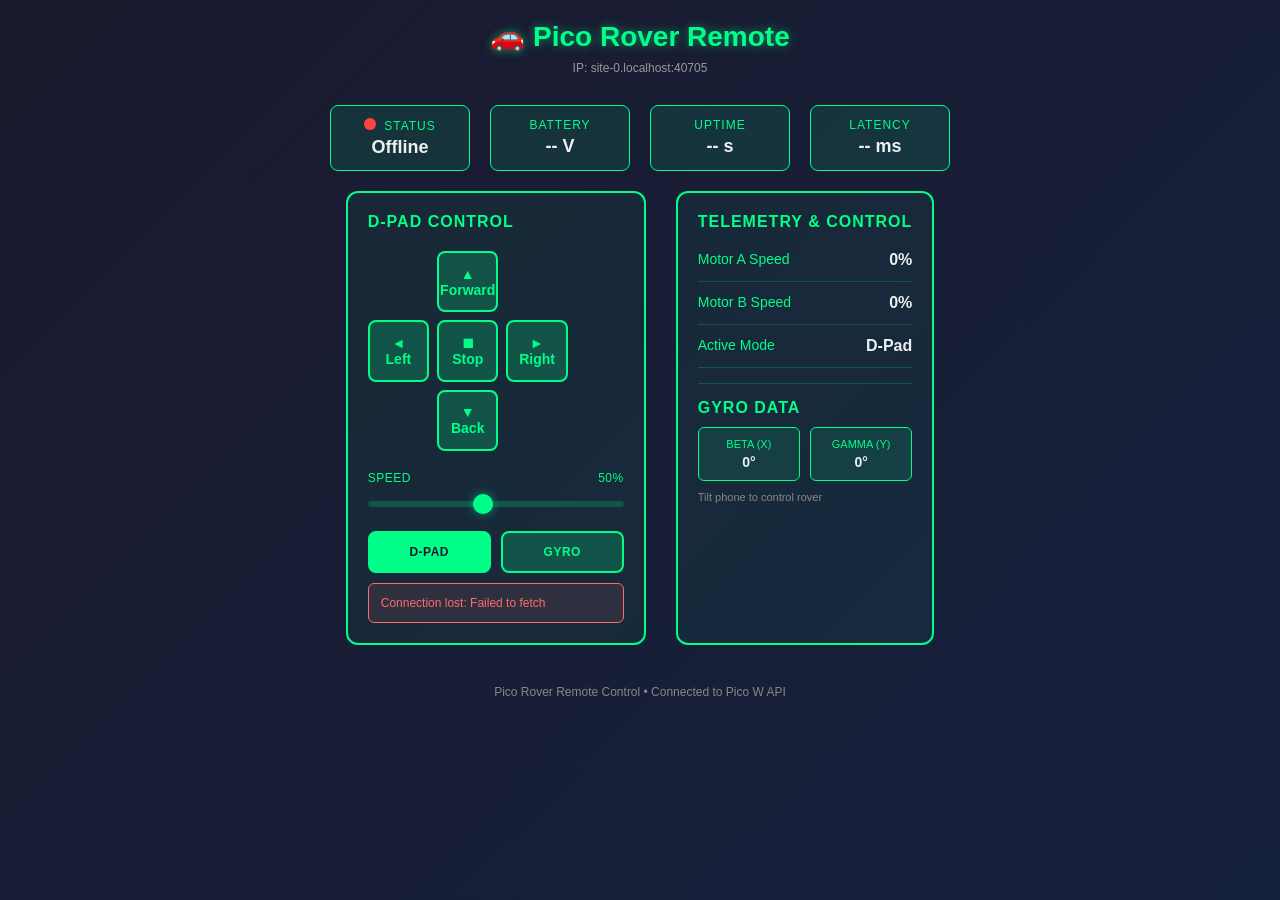
==== frontend/index-embedded.html @ fb08cc49 "feat: Implement self-contained webpage for Pico Add complete embedded webpage solution:  1. **index-" ====
<!DOCTYPE html>
<html lang="en">
<head>
    <meta charset="UTF-8">
    <meta name="viewport" content="width=device-width, initial-scale=1.0">
    <title>Pico Rover Remote Control</title>
    <style>
        * {
            margin: 0;
            padding: 0;
            box-sizing: border-box;
        }

        body {
            font-family: -apple-system, BlinkMacSystemFont, 'Segoe UI', Arial, sans-serif;
            background: linear-gradient(135deg, #1a1a2e 0%, #16213e 100%);
            color: #ecf0f1;
            min-height: 100vh;
            display: flex;
            flex-direction: column;
            align-items: center;
            padding: 20px;
            overflow-x: hidden;
        }

        header {
            text-align: center;
            margin-bottom: 30px;
        }

        h1 {
            font-size: 28px;
            margin-bottom: 8px;
            color: #00ff88;
            text-shadow: 0 0 10px rgba(0, 255, 136, 0.5);
        }

        .status-bar {
            display: flex;
            gap: 20px;
            justify-content: center;
            margin-bottom: 20px;
            flex-wrap: wrap;
        }

        .status-item {
            background: rgba(0, 255, 136, 0.1);
            border: 1px solid #00ff88;
            padding: 12px 20px;
            border-radius: 8px;
            font-size: 14px;
            min-width: 140px;
            text-align: center;
        }

        .status-label {
            font-size: 12px;
            color: #00ff88;
            text-transform: uppercase;
            letter-spacing: 1px;
        }

        .status-value {
            font-size: 18px;
            font-weight: bold;
            margin-top: 4px;
        }

        .connection-badge {
            display: inline-block;
            width: 12px;
            height: 12px;
            border-radius: 50%;
            margin-right: 8px;
            animation: pulse 2s infinite;
        }

        .connected {
            background-color: #00ff88;
        }

        .disconnected {
            background-color: #ff4444;
            animation: none;
        }

        @keyframes pulse {
            0%, 100% { opacity: 1; }
            50% { opacity: 0.5; }
        }

        .container {
            display: flex;
            gap: 30px;
            justify-content: center;
            flex-wrap: wrap;
            max-width: 900px;
            margin-bottom: 20px;
        }

        .control-panel {
            background: rgba(0, 255, 136, 0.05);
            border: 2px solid #00ff88;
            border-radius: 12px;
            padding: 20px;
            min-width: 300px;
        }

        .control-title {
            font-size: 16px;
            font-weight: bold;
            color: #00ff88;
            margin-bottom: 20px;
            text-transform: uppercase;
            letter-spacing: 1px;
        }

        .d-pad {
            display: grid;
            grid-template-columns: 1fr 1fr 1fr;
            gap: 8px;
            margin-bottom: 20px;
            width: 200px;
            height: 200px;
        }

        .d-pad button {
            background: rgba(0, 255, 136, 0.2);
            border: 2px solid #00ff88;
            color: #00ff88;
            font-weight: bold;
            cursor: pointer;
            border-radius: 8px;
            font-size: 14px;
            transition: all 0.2s;
            touch-action: manipulation;
            user-select: none;
            -webkit-user-select: none;
        }

        .d-pad button:active {
            background: rgba(0, 255, 136, 0.4);
            transform: scale(0.95);
            box-shadow: 0 0 15px rgba(0, 255, 136, 0.6);
        }

        .d-pad button:disabled {
            opacity: 0.5;
            cursor: not-allowed;
        }

        .d-pad button:nth-child(1) { grid-column: 2; grid-row: 1; }
        .d-pad button:nth-child(2) { grid-column: 1; grid-row: 2; }
        .d-pad button:nth-child(3) { grid-column: 2; grid-row: 2; }
        .d-pad button:nth-child(4) { grid-column: 3; grid-row: 2; }
        .d-pad button:nth-child(5) { grid-column: 2; grid-row: 3; }

        .mode-buttons {
            display: flex;
            gap: 10px;
            margin-top: 20px;
        }

        .mode-buttons button {
            flex: 1;
            padding: 12px;
            background: rgba(0, 255, 136, 0.2);
            border: 2px solid #00ff88;
            color: #00ff88;
            font-weight: bold;
            cursor: pointer;
            border-radius: 8px;
            font-size: 12px;
            transition: all 0.2s;
            text-transform: uppercase;
            letter-spacing: 0.5px;
        }

        .mode-buttons button.active {
            background: #00ff88;
            color: #1a1a2e;
        }

        .mode-buttons button:hover {
            background: rgba(0, 255, 136, 0.3);
        }

        .info-panel {
            background: rgba(0, 255, 136, 0.05);
            border: 2px solid #00ff88;
            border-radius: 12px;
            padding: 20px;
            min-width: 250px;
        }

        .info-item {
            display: flex;
            justify-content: space-between;
            margin-bottom: 12px;
            padding-bottom: 12px;
            border-bottom: 1px solid rgba(0, 255, 136, 0.2);
        }

        .info-item:last-child {
            border-bottom: none;
            margin-bottom: 0;
            padding-bottom: 0;
        }

        .info-label {
            color: #00ff88;
            font-size: 14px;
        }

        .info-value {
            font-weight: bold;
            color: #ecf0f1;
        }

        .gyro-indicator {
            display: grid;
            grid-template-columns: 1fr 1fr;
            gap: 10px;
        }

        .gyro-value {
            background: rgba(0, 255, 136, 0.1);
            border: 1px solid #00ff88;
            padding: 10px;
            border-radius: 6px;
            text-align: center;
            font-size: 12px;
        }

        .gyro-label {
            color: #00ff88;
            font-size: 11px;
            text-transform: uppercase;
        }

        .gyro-number {
            color: #ecf0f1;
            font-weight: bold;
            font-size: 14px;
            margin-top: 4px;
        }

        .footer {
            text-align: center;
            font-size: 12px;
            color: #888;
            margin-top: 20px;
        }

        .speed-control {
            margin-top: 20px;
        }

        .speed-slider {
            width: 100%;
            height: 6px;
            border-radius: 3px;
            background: rgba(0, 255, 136, 0.2);
            outline: none;
            -webkit-appearance: none;
            appearance: none;
        }

        .speed-slider::-webkit-slider-thumb {
            -webkit-appearance: none;
            appearance: none;
            width: 20px;
            height: 20px;
            border-radius: 50%;
            background: #00ff88;
            cursor: pointer;
            box-shadow: 0 0 10px rgba(0, 255, 136, 0.5);
        }

        .speed-slider::-moz-range-thumb {
            width: 20px;
            height: 20px;
            border-radius: 50%;
            background: #00ff88;
            cursor: pointer;
            border: none;
            box-shadow: 0 0 10px rgba(0, 255, 136, 0.5);
        }

        .speed-label {
            display: flex;
            justify-content: space-between;
            font-size: 12px;
            color: #00ff88;
            margin-bottom: 8px;
            text-transform: uppercase;
            letter-spacing: 0.5px;
        }

        @media (max-width: 600px) {
            h1 { font-size: 22px; }
            .container { gap: 15px; }
            .control-panel, .info-panel { min-width: 100%; }
            .d-pad { width: 160px; height: 160px; }
        }

        .warning {
            color: #ff6b6b;
        }

        .success {
            color: #00ff88;
        }

        .error-message {
            background: rgba(255, 107, 107, 0.1);
            border: 1px solid #ff6b6b;
            color: #ff6b6b;
            padding: 12px;
            border-radius: 6px;
            margin-top: 10px;
            font-size: 12px;
            display: none;
        }

        .error-message.show {
            display: block;
        }
    </style>
</head>
<body>
    <header>
        <h1>🚗 Pico Rover Remote</h1>
        <p style="color: #999; font-size: 12px; margin-top: 4px;">IP: <span id="ip-address">192.168.4.1:8000</span></p>
    </header>

    <div class="status-bar">
        <div class="status-item">
            <div class="status-label">
                <span class="connection-badge disconnected" id="status-badge"></span>Status
            </div>
            <div class="status-value" id="connection-status">Offline</div>
        </div>
        <div class="status-item">
            <div class="status-label">Battery</div>
            <div class="status-value" id="battery-voltage">-- V</div>
        </div>
        <div class="status-item">
            <div class="status-label">Uptime</div>
            <div class="status-value" id="uptime-display">-- s</div>
        </div>
        <div class="status-item">
            <div class="status-label">Latency</div>
            <div class="status-value" id="latency-ms">-- ms</div>
        </div>
    </div>

    <div class="container">
        <!-- Control Panel -->
        <div class="control-panel">
            <div class="control-title">D-Pad Control</div>
            <div class="d-pad">
                <button onclick="moveRover(50, 50)">▲<br>Forward</button>
                <button onclick="moveRover(50, -50)">◄<br>Left</button>
                <button onclick="stopRover()">⏹<br>Stop</button>
                <button onclick="moveRover(-50, 50)">►<br>Right</button>
                <button onclick="moveRover(-50, -50)">▼<br>Back</button>
            </div>

            <div class="speed-control">
                <div class="speed-label">
                    <span>Speed</span>
                    <span id="speed-value">50%</span>
                </div>
                <input type="range" min="10" max="100" value="50" class="speed-slider" id="speed-slider"
                    oninput="updateSpeed(this.value)">
            </div>

            <div class="mode-buttons">
                <button class="mode-btn active" data-mode="dpad" onclick="switchMode('dpad')">D-Pad</button>
                <button class="mode-btn" data-mode="gyro" onclick="switchMode('gyro')">Gyro</button>
            </div>

            <div class="error-message" id="error-msg"></div>
        </div>

        <!-- Info Panel -->
        <div class="info-panel">
            <div class="control-title">Telemetry & Control</div>

            <div class="info-item">
                <span class="info-label">Motor A Speed</span>
                <span class="info-value" id="motor-a">0%</span>
            </div>
            <div class="info-item">
                <span class="info-label">Motor B Speed</span>
                <span class="info-value" id="motor-b">0%</span>
            </div>
            <div class="info-item">
                <span class="info-label">Active Mode</span>
                <span class="info-value" id="active-mode">D-Pad</span>
            </div>

            <div style="margin-top: 15px; padding-top: 15px; border-top: 1px solid rgba(0, 255, 136, 0.2);">
                <div class="control-title" style="margin-bottom: 10px;">Gyro Data</div>
                <div class="gyro-indicator">
                    <div class="gyro-value">
                        <div class="gyro-label">Beta (X)</div>
                        <div class="gyro-number" id="gyro-beta">0°</div>
                    </div>
                    <div class="gyro-value">
                        <div class="gyro-label">Gamma (Y)</div>
                        <div class="gyro-number" id="gyro-gamma">0°</div>
                    </div>
                </div>
                <div style="margin-top: 10px; font-size: 11px; color: #888;">
                    <p>Tilt phone to control rover</p>
                </div>
            </div>
        </div>
    </div>

    <div class="footer">
        Pico Rover Remote Control • Connected to Pico W API
    </div>

    <script>
        // Configuration
        const API_BASE = window.location.hostname === 'localhost' 
            ? 'http://192.168.4.1:8000'
            : `http://${window.location.hostname}:8000`;
        
        let currentMode = 'dpad';
        let currentSpeed = 50;
        let isConnected = false;
        let telemetryInterval = null;

        // Initialize
        document.addEventListener('DOMContentLoaded', () => {
            console.log('Pico Rover Remote initialized');
            console.log('API Base:', API_BASE);
            
            startTelemetry();
            requestGyroPermission();
            
            // Update IP display
            document.getElementById('ip-address').textContent = 
                window.location.hostname === 'localhost' ? '192.168.4.1:8000' : window.location.host;
        });

        // ==================== Motor Control ====================

        function moveRover(speedA, speedB) {
            if (!isConnected) return;

            const adjSpeedA = (speedA * currentSpeed) / 100;
            const adjSpeedB = (speedB * currentSpeed) / 100;

            fetch(`${API_BASE}/motor`, {
                method: 'POST',
                headers: { 'Content-Type': 'application/json' },
                body: JSON.stringify({
                    a: Math.round(adjSpeedA),
                    b: Math.round(adjSpeedB)
                })
            }).catch(e => showError(`Motor command failed: ${e.message}`));

            updateMotorDisplay(adjSpeedA, adjSpeedB);
        }

        function stopRover() {
            if (!isConnected) return;

            fetch(`${API_BASE}/motor/stop`, { method: 'POST' })
                .catch(e => showError(`Stop command failed: ${e.message}`));

            updateMotorDisplay(0, 0);
        }

        function updateSpeed(value) {
            currentSpeed = parseInt(value);
            document.getElementById('speed-value').textContent = `${currentSpeed}%`;
        }

        function updateMotorDisplay(a, b) {
            document.getElementById('motor-a').textContent = `${Math.round(a)}%`;
            document.getElementById('motor-b').textContent = `${Math.round(b)}%`;
        }

        // ==================== Telemetry ====================

        function startTelemetry() {
            telemetryInterval = setInterval(async () => {
                try {
                    const response = await fetch(`${API_BASE}/status`, { timeout: 2000 });
                    const data = await response.json();

                    isConnected = true;
                    updateStatus(data);
                    updateConnectionBadge(true);
                } catch (e) {
                    isConnected = false;
                    updateConnectionBadge(false);
                    showError(`Connection lost: ${e.message}`);
                }
            }, 1000);
        }

        function updateStatus(data) {
            const latency = data.latency_ms || '?';
            const battery = (data.battery_voltage || 0).toFixed(2);
            const uptime = Math.floor((data.uptime_ms || 0) / 1000);

            document.getElementById('battery-voltage').textContent = `${battery}V`;
            document.getElementById('uptime-display').textContent = `${uptime}s`;
            document.getElementById('latency-ms').textContent = `${latency}ms`;
            document.getElementById('connection-status').textContent = 'Online';
        }

        function updateConnectionBadge(connected) {
            const badge = document.getElementById('status-badge');
            if (connected) {
                badge.classList.remove('disconnected');
                badge.classList.add('connected');
            } else {
                badge.classList.remove('connected');
                badge.classList.add('disconnected');
            }
        }

        // ==================== Gyro Control ====================

        function requestGyroPermission() {
            if (typeof DeviceOrientationEvent !== 'undefined' && DeviceOrientationEvent.requestPermission) {
                // iOS 13+ requires permission
                DeviceOrientationEvent.requestPermission()
                    .then(permissionState => {
                        if (permissionState === 'granted') {
                            window.addEventListener('deviceorientation', handleGyro);
                        }
                    })
                    .catch(console.error);
            } else {
                // Android and older iOS
                window.addEventListener('deviceorientation', handleGyro);
            }
        }

        function handleGyro(event) {
            if (currentMode !== 'gyro') return;

            const beta = event.beta;  // X rotation (-180 to 180)
            const gamma = event.gamma; // Y rotation (-90 to 90)

            // Display gyro values
            document.getElementById('gyro-beta').textContent = `${Math.round(beta)}°`;
            document.getElementById('gyro-gamma').textContent = `${Math.round(gamma)}°`;

            // Map tilt to motor speed
            // Forward/backward: beta (tilt forward/back)
            // Left/right: gamma (tilt left/right)

            let speedA = 0, speedB = 0;

            // Forward/backward (beta: -45 to 45)
            const forward = Math.max(-90, Math.min(90, beta));
            const baseSpeed = (forward / 45) * currentSpeed;

            // Left/right (gamma: -45 to 45)
            const turn = Math.max(-90, Math.min(90, gamma));
            const turnFactor = (turn / 45);

            // Differential steering
            speedA = baseSpeed * (1 - turnFactor);
            speedB = baseSpeed * (1 + turnFactor);

            if (Math.abs(baseSpeed) > 5) {
                moveRover(speedA, speedB);
            } else {
                stopRover();
            }
        }

        // ==================== Mode Switching ====================

        function switchMode(mode) {
            currentMode = mode;
            
            // Update UI
            document.querySelectorAll('.mode-btn').forEach(btn => {
                btn.classList.toggle('active', btn.dataset.mode === mode);
            });
            
            document.getElementById('active-mode').textContent = 
                mode === 'dpad' ? 'D-Pad' : 'Gyro';

            if (mode === 'gyro') {
                requestGyroPermission();
            }

            stopRover();
        }

        // ==================== Error Handling ====================

        function showError(message) {
            const errorMsg = document.getElementById('error-msg');
            errorMsg.textContent = message;
            errorMsg.classList.add('show');
            setTimeout(() => {
                errorMsg.classList.remove('show');
            }, 3000);
        }

        // ==================== Cleanup ====================

        window.addEventListener('beforeunload', () => {
            if (telemetryInterval) clearInterval(telemetryInterval);
            stopRover();
        });
    </script>
</body>
</html>
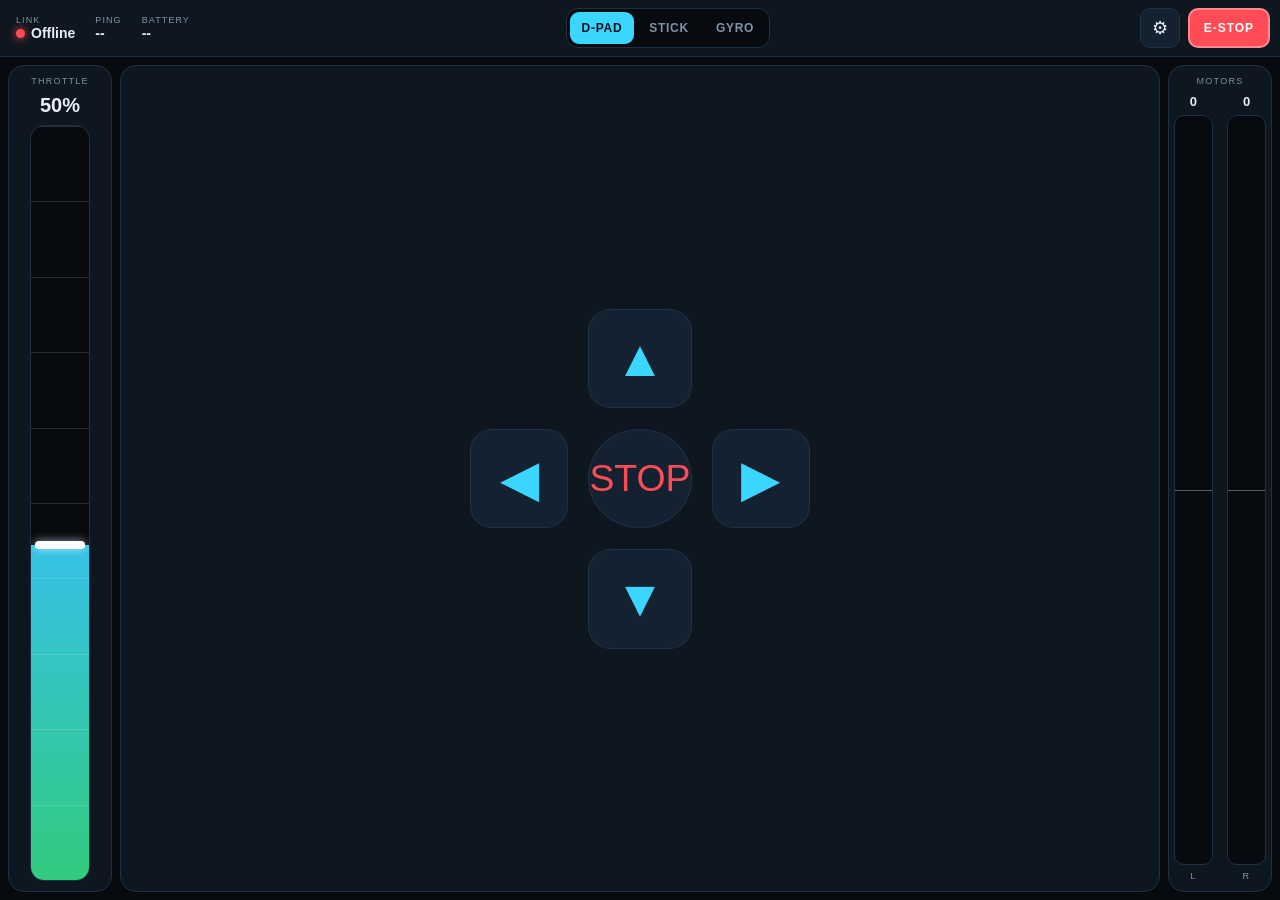
==== commit be8e6c82: "fix: make the rover drive reliably (DRV8833, server, cockpit page) Tested on a Pico W with MicroPyth" ====
--- a/frontend/index-embedded.html
+++ b/frontend/index-embedded.html
@@ -1,623 +1,482 @@
 <!DOCTYPE html>
 <html lang="en">
 <head>
-    <meta charset="UTF-8">
-    <meta name="viewport" content="width=device-width, initial-scale=1.0">
-    <title>Pico Rover Remote Control</title>
-    <style>
-        * {
-            margin: 0;
-            padding: 0;
-            box-sizing: border-box;
-        }
-
-        body {
-            font-family: -apple-system, BlinkMacSystemFont, 'Segoe UI', Arial, sans-serif;
-            background: linear-gradient(135deg, #1a1a2e 0%, #16213e 100%);
-            color: #ecf0f1;
-            min-height: 100vh;
-            display: flex;
-            flex-direction: column;
-            align-items: center;
-            padding: 20px;
-            overflow-x: hidden;
-        }
-
-        header {
-            text-align: center;
-            margin-bottom: 30px;
-        }
-
-        h1 {
-            font-size: 28px;
-            margin-bottom: 8px;
-            color: #00ff88;
-            text-shadow: 0 0 10px rgba(0, 255, 136, 0.5);
-        }
-
-        .status-bar {
-            display: flex;
-            gap: 20px;
-            justify-content: center;
-            margin-bottom: 20px;
-            flex-wrap: wrap;
-        }
-
-        .status-item {
-            background: rgba(0, 255, 136, 0.1);
-            border: 1px solid #00ff88;
-            padding: 12px 20px;
-            border-radius: 8px;
-            font-size: 14px;
-            min-width: 140px;
-            text-align: center;
-        }
-
-        .status-label {
-            font-size: 12px;
-            color: #00ff88;
-            text-transform: uppercase;
-            letter-spacing: 1px;
-        }
-
-        .status-value {
-            font-size: 18px;
-            font-weight: bold;
-            margin-top: 4px;
-        }
-
-        .connection-badge {
-            display: inline-block;
-            width: 12px;
-            height: 12px;
-            border-radius: 50%;
-            margin-right: 8px;
-            animation: pulse 2s infinite;
-        }
-
-        .connected {
-            background-color: #00ff88;
-        }
-
-        .disconnected {
-            background-color: #ff4444;
-            animation: none;
-        }
-
-        @keyframes pulse {
-            0%, 100% { opacity: 1; }
-            50% { opacity: 0.5; }
-        }
-
-        .container {
-            display: flex;
-            gap: 30px;
-            justify-content: center;
-            flex-wrap: wrap;
-            max-width: 900px;
-            margin-bottom: 20px;
-        }
-
-        .control-panel {
-            background: rgba(0, 255, 136, 0.05);
-            border: 2px solid #00ff88;
-            border-radius: 12px;
-            padding: 20px;
-            min-width: 300px;
-        }
-
-        .control-title {
-            font-size: 16px;
-            font-weight: bold;
-            color: #00ff88;
-            margin-bottom: 20px;
-            text-transform: uppercase;
-            letter-spacing: 1px;
-        }
-
-        .d-pad {
-            display: grid;
-            grid-template-columns: 1fr 1fr 1fr;
-            gap: 8px;
-            margin-bottom: 20px;
-            width: 200px;
-            height: 200px;
-        }
-
-        .d-pad button {
-            background: rgba(0, 255, 136, 0.2);
-            border: 2px solid #00ff88;
-            color: #00ff88;
-            font-weight: bold;
-            cursor: pointer;
-            border-radius: 8px;
-            font-size: 14px;
-            transition: all 0.2s;
-            touch-action: manipulation;
-            user-select: none;
-            -webkit-user-select: none;
-        }
-
-        .d-pad button:active {
-            background: rgba(0, 255, 136, 0.4);
-            transform: scale(0.95);
-            box-shadow: 0 0 15px rgba(0, 255, 136, 0.6);
-        }
-
-        .d-pad button:disabled {
-            opacity: 0.5;
-            cursor: not-allowed;
-        }
-
-        .d-pad button:nth-child(1) { grid-column: 2; grid-row: 1; }
-        .d-pad button:nth-child(2) { grid-column: 1; grid-row: 2; }
-        .d-pad button:nth-child(3) { grid-column: 2; grid-row: 2; }
-        .d-pad button:nth-child(4) { grid-column: 3; grid-row: 2; }
-        .d-pad button:nth-child(5) { grid-column: 2; grid-row: 3; }
-
-        .mode-buttons {
-            display: flex;
-            gap: 10px;
-            margin-top: 20px;
-        }
-
-        .mode-buttons button {
-            flex: 1;
-            padding: 12px;
-            background: rgba(0, 255, 136, 0.2);
-            border: 2px solid #00ff88;
-            color: #00ff88;
-            font-weight: bold;
-            cursor: pointer;
-            border-radius: 8px;
-            font-size: 12px;
-            transition: all 0.2s;
-            text-transform: uppercase;
-            letter-spacing: 0.5px;
-        }
-
-        .mode-buttons button.active {
-            background: #00ff88;
-            color: #1a1a2e;
-        }
-
-        .mode-buttons button:hover {
-            background: rgba(0, 255, 136, 0.3);
-        }
-
-        .info-panel {
-            background: rgba(0, 255, 136, 0.05);
-            border: 2px solid #00ff88;
-            border-radius: 12px;
-            padding: 20px;
-            min-width: 250px;
-        }
-
-        .info-item {
-            display: flex;
-            justify-content: space-between;
-            margin-bottom: 12px;
-            padding-bottom: 12px;
-            border-bottom: 1px solid rgba(0, 255, 136, 0.2);
-        }
-
-        .info-item:last-child {
-            border-bottom: none;
-            margin-bottom: 0;
-            padding-bottom: 0;
-        }
-
-        .info-label {
-            color: #00ff88;
-            font-size: 14px;
-        }
-
-        .info-value {
-            font-weight: bold;
-            color: #ecf0f1;
-        }
-
-        .gyro-indicator {
-            display: grid;
-            grid-template-columns: 1fr 1fr;
-            gap: 10px;
-        }
-
-        .gyro-value {
-            background: rgba(0, 255, 136, 0.1);
-            border: 1px solid #00ff88;
-            padding: 10px;
-            border-radius: 6px;
-            text-align: center;
-            font-size: 12px;
-        }
-
-        .gyro-label {
-            color: #00ff88;
-            font-size: 11px;
-            text-transform: uppercase;
-        }
-
-        .gyro-number {
-            color: #ecf0f1;
-            font-weight: bold;
-            font-size: 14px;
-            margin-top: 4px;
-        }
-
-        .footer {
-            text-align: center;
-            font-size: 12px;
-            color: #888;
-            margin-top: 20px;
-        }
-
-        .speed-control {
-            margin-top: 20px;
-        }
-
-        .speed-slider {
-            width: 100%;
-            height: 6px;
-            border-radius: 3px;
-            background: rgba(0, 255, 136, 0.2);
-            outline: none;
-            -webkit-appearance: none;
-            appearance: none;
-        }
-
-        .speed-slider::-webkit-slider-thumb {
-            -webkit-appearance: none;
-            appearance: none;
-            width: 20px;
-            height: 20px;
-            border-radius: 50%;
-            background: #00ff88;
-            cursor: pointer;
-            box-shadow: 0 0 10px rgba(0, 255, 136, 0.5);
-        }
-
-        .speed-slider::-moz-range-thumb {
-            width: 20px;
-            height: 20px;
-            border-radius: 50%;
-            background: #00ff88;
-            cursor: pointer;
-            border: none;
-            box-shadow: 0 0 10px rgba(0, 255, 136, 0.5);
-        }
-
-        .speed-label {
-            display: flex;
-            justify-content: space-between;
-            font-size: 12px;
-            color: #00ff88;
-            margin-bottom: 8px;
-            text-transform: uppercase;
-            letter-spacing: 0.5px;
-        }
-
-        @media (max-width: 600px) {
-            h1 { font-size: 22px; }
-            .container { gap: 15px; }
-            .control-panel, .info-panel { min-width: 100%; }
-            .d-pad { width: 160px; height: 160px; }
-        }
-
-        .warning {
-            color: #ff6b6b;
-        }
-
-        .success {
-            color: #00ff88;
-        }
-
-        .error-message {
-            background: rgba(255, 107, 107, 0.1);
-            border: 1px solid #ff6b6b;
-            color: #ff6b6b;
-            padding: 12px;
-            border-radius: 6px;
-            margin-top: 10px;
-            font-size: 12px;
-            display: none;
-        }
-
-        .error-message.show {
-            display: block;
-        }
-    </style>
+<meta charset="UTF-8">
+<meta name="viewport" content="width=device-width, initial-scale=1, maximum-scale=1, user-scalable=no, viewport-fit=cover">
+<meta name="theme-color" content="#070b10">
+<title>Rover Cockpit</title>
+<style>
+:root{
+  --bg:#070b10; --panel:#0e1620; --panel2:#142130; --line:#1f3144;
+  --text:#e6eef7; --dim:#7d93a8; --cyan:#3ad6ff; --green:#35e08a;
+  --amber:#ffb020; --red:#ff4b55;
+  --side:clamp(70px,15vw,104px);
+}
+*{box-sizing:border-box;margin:0;padding:0;-webkit-tap-highlight-color:transparent}
+html,body{height:100%;background:var(--bg);color:var(--text);
+  font-family:-apple-system,BlinkMacSystemFont,"Segoe UI",Roboto,Arial,sans-serif;
+  overflow:hidden;overscroll-behavior:none;touch-action:none;
+  -webkit-user-select:none;user-select:none;-webkit-touch-callout:none}
+button{font:inherit;color:inherit;border:0;background:none;cursor:pointer}
+#app{height:100%;height:100dvh;display:grid;grid-template-rows:auto 1fr;
+  padding:env(safe-area-inset-top) env(safe-area-inset-right) env(safe-area-inset-bottom) env(safe-area-inset-left)}
+
+/* ---------- top HUD ---------- */
+.hud{display:flex;align-items:center;gap:8px;padding:8px 10px;background:var(--panel);
+  border-bottom:1px solid var(--line)}
+.stat{display:flex;flex-direction:column;min-width:0;padding:0 6px}
+.stat small{font-size:9px;letter-spacing:.12em;color:var(--dim);text-transform:uppercase}
+.stat b{font-size:14px;font-variant-numeric:tabular-nums;white-space:nowrap}
+.dot{display:inline-block;width:9px;height:9px;border-radius:50%;background:var(--red);margin-right:6px;
+  box-shadow:0 0 8px currentColor;color:var(--red)}
+.dot.on{background:var(--green);color:var(--green)}
+.seg{display:flex;margin:0 auto;background:var(--bg);border:1px solid var(--line);border-radius:12px;padding:3px;gap:3px}
+.seg button{padding:9px 12px;border-radius:9px;font-size:12px;font-weight:700;letter-spacing:.06em;color:var(--dim)}
+.seg button.on{background:var(--cyan);color:#001018}
+.iconbtn{width:40px;height:40px;border-radius:10px;background:var(--panel2);border:1px solid var(--line);font-size:18px}
+#estop{height:40px;padding:0 14px;border-radius:10px;background:var(--red);color:#fff;font-weight:800;
+  letter-spacing:.08em;font-size:12px;border:2px solid #ff8a90}
+#estop.on{background:#fff;color:var(--red);animation:blink 1s steps(2) infinite}
+@keyframes blink{50%{opacity:.55}}
+
+/* ---------- cockpit ---------- */
+.cockpit{min-height:0;display:grid;grid-template-columns:var(--side) 1fr var(--side);gap:8px;padding:8px}
+.panel{background:var(--panel);border:1px solid var(--line);border-radius:16px;min-height:0;position:relative}
+
+/* throttle */
+.throttle{display:flex;flex-direction:column;align-items:center;padding:10px 0;gap:8px}
+.throttle small,.gauges small{font-size:9px;letter-spacing:.14em;color:var(--dim)}
+.throttle b{font-size:20px;font-variant-numeric:tabular-nums}
+#thr{flex:1;min-height:0;width:58%;max-width:60px;border-radius:14px;background:var(--bg);
+  border:1px solid var(--line);position:relative;overflow:hidden;touch-action:none}
+#thr-fill{position:absolute;left:0;right:0;bottom:0;height:44%;
+  background:linear-gradient(0deg,var(--green),var(--cyan));opacity:.9}
+#thr-grip{position:absolute;left:6%;right:6%;height:8px;border-radius:4px;background:#fff;
+  box-shadow:0 0 10px #fff9;bottom:44%;transform:translateY(50%)}
+#thr::after{content:"";position:absolute;inset:0;pointer-events:none;
+  background:repeating-linear-gradient(0deg,transparent 0 calc(10% - 1px),#ffffff22 calc(10% - 1px) 10%)}
+
+/* stage */
+.stage{display:grid;place-items:center;container-type:size;overflow:hidden}
+.stage>.view{display:none}
+.stage[data-mode=dpad] #dpad{display:grid}
+.stage[data-mode=stick] #stick{display:block}
+.stage[data-mode=gyro] #gyro{display:flex}
+.view{--pad:min(52vmin,300px);--pad:min(88cqw,88cqh,340px)}
+
+/* d-pad */
+#dpad{width:var(--pad);height:var(--pad);grid-template-columns:repeat(3,1fr);grid-template-rows:repeat(3,1fr);gap:6%}
+.dp{border-radius:22%;background:var(--panel2);border:1px solid var(--line);font-size:calc(var(--pad)*.15);
+  color:var(--cyan);display:grid;place-items:center;touch-action:none}
+.dp.on{background:var(--cyan);color:#001018;box-shadow:0 0 18px #3ad6ff88}
+.dp[data-dir=up]{grid-area:1/2}.dp[data-dir=left]{grid-area:2/1}
+.dp[data-dir=stop]{grid-area:2/2;border-radius:50%;color:var(--red);font-size:calc(var(--pad)*.11)}
+.dp[data-dir=right]{grid-area:2/3}.dp[data-dir=down]{grid-area:3/2}
+
+/* joystick */
+#stick{width:var(--pad);height:var(--pad);border-radius:50%;position:relative;touch-action:none;
+  background:radial-gradient(circle at 50% 50%,#142a3d 0,#0b1722 70%);border:2px solid var(--line)}
+#stick::before,#stick::after{content:"";position:absolute;background:#ffffff14}
+#stick::before{left:50%;top:8%;bottom:8%;width:1px}
+#stick::after{top:50%;left:8%;right:8%;height:1px}
+#knob{position:absolute;inset:0;margin:auto;width:38%;height:38%;border-radius:50%;
+  background:radial-gradient(circle at 35% 30%,#7fe6ff,#1aa7d6);box-shadow:0 6px 18px #0009,0 0 18px #3ad6ff66;
+  transition:transform .12s ease-out}
+#knob.drag{transition:none}
+
+/* gyro */
+#gyro{--hold:110px;--hold:min(46cqw,34cqh,150px);flex-direction:column;align-items:center;justify-content:space-between;
+  gap:10px;width:100%;height:100%;padding:30px 0 14px}
+#level{--lv:150px;--lv:min(80cqw,46cqh);flex:none;width:var(--lv);height:var(--lv);margin:auto 0;border-radius:50%;position:relative;border:2px solid var(--line);
+  background:radial-gradient(circle,#142a3d,#0b1722 70%)}
+#level::before{content:"";position:absolute;inset:34%;border:1px dashed #ffffff30;border-radius:50%}
+#bubble{position:absolute;left:50%;top:50%;width:16%;height:16%;margin:-8%;border-radius:50%;background:var(--amber);
+  box-shadow:0 0 14px var(--amber)}
+#hold{flex:none;width:var(--hold);height:var(--hold);padding:0;border-radius:50%;background:var(--panel2);
+  border:3px solid var(--cyan);color:var(--cyan);font-weight:800;letter-spacing:.08em;line-height:1.25;
+  font-size:calc(var(--hold)*.13);touch-action:none;box-shadow:0 0 16px #3ad6ff44}
+#hold.on{background:var(--cyan);color:#001018;box-shadow:0 0 26px #3ad6ffaa}
+#msg{position:absolute;left:10px;right:10px;top:6px;text-align:center;font-size:11px;color:var(--amber);z-index:2;
+  line-height:1.35;pointer-events:none}
+
+/* gauges */
+.gauges{display:flex;flex-direction:column;align-items:center;padding:10px 0;gap:8px}
+.bars{flex:1;min-height:0;width:100%;display:flex;justify-content:center;gap:14%}
+.bar{display:flex;flex-direction:column;align-items:center;gap:6px;width:38%;min-height:0}
+.bar b{font-size:13px;font-variant-numeric:tabular-nums}
+.track{flex:1;min-height:0;width:100%;border-radius:10px;background:var(--bg);border:1px solid var(--line);position:relative;overflow:hidden}
+.track::after{content:"";position:absolute;left:0;right:0;top:50%;height:1px;background:#ffffff55}
+.fill{position:absolute;left:0;right:0;background:var(--green)}
+.fill.rev{background:var(--amber)}
+
+/* settings */
+#sheet{position:fixed;inset:0;background:#000a;display:none;align-items:center;justify-content:center;z-index:9;padding:16px}
+#sheet.show{display:flex}
+.card{background:var(--panel);border:1px solid var(--line);border-radius:18px;padding:18px;width:min(420px,100%);max-height:90%;overflow:auto}
+.card h2{font-size:16px;margin-bottom:12px}
+.row{display:flex;align-items:center;justify-content:space-between;gap:12px;padding:12px 0;border-top:1px solid var(--line);font-size:14px}
+.row small{display:block;color:var(--dim);font-size:11px;margin-top:2px}
+.row input{width:22px;height:22px;accent-color:var(--cyan);flex:none}
+.swap{flex:none;padding:10px 12px;border-radius:10px;background:var(--panel2);border:1px solid var(--cyan);color:var(--cyan);
+  font-size:13px;font-weight:700;text-decoration:none;text-align:center}
+.close{margin-top:12px;width:100%;padding:12px;border-radius:12px;background:var(--cyan);color:#001018;font-weight:800}
+#toast{position:fixed;left:50%;bottom:calc(14px + env(safe-area-inset-bottom));transform:translateX(-50%);
+  background:var(--red);color:#fff;padding:8px 14px;border-radius:10px;font-size:12px;display:none;z-index:10;max-width:90%}
+#toast.show{display:block}
+
+/* Landscape: drive button sits at the bottom-right (right thumb), tilt circle stays centered */
+@media (orientation:landscape){
+  #gyro{--hold:min(36cqw,44cqh,130px);padding:30px 0 14px;justify-content:center}
+  #level{--lv:min(60cqw,64cqh);margin:0}
+  #hold{position:absolute;right:14px;bottom:14px}
+}
+
+@media (max-width:560px) and (orientation:portrait){
+  .seg button{padding:8px 8px;font-size:11px}
+  .hud{flex-wrap:wrap}
+  .seg{order:5;width:100%;margin:2px 0 0}
+  .seg button{flex:1}
+}
+</style>
 </head>
 <body>
-    <header>
-        <h1>🚗 Pico Rover Remote</h1>
-        <p style="color: #999; font-size: 12px; margin-top: 4px;">IP: <span id="ip-address">192.168.4.1:8000</span></p>
-    </header>
-
-    <div class="status-bar">
-        <div class="status-item">
-            <div class="status-label">
-                <span class="connection-badge disconnected" id="status-badge"></span>Status
-            </div>
-            <div class="status-value" id="connection-status">Offline</div>
-        </div>
-        <div class="status-item">
-            <div class="status-label">Battery</div>
-            <div class="status-value" id="battery-voltage">-- V</div>
-        </div>
-        <div class="status-item">
-            <div class="status-label">Uptime</div>
-            <div class="status-value" id="uptime-display">-- s</div>
-        </div>
-        <div class="status-item">
-            <div class="status-label">Latency</div>
-            <div class="status-value" id="latency-ms">-- ms</div>
-        </div>
+<div id="app">
+  <header class="hud">
+    <div class="stat"><small>Link</small><b><span class="dot" id="dot"></span><span id="link">Offline</span></b></div>
+    <div class="stat"><small>Ping</small><b id="ping">--</b></div>
+    <div class="stat"><small>Battery</small><b id="batt">--</b></div>
+    <div class="seg" id="modes">
+      <button data-mode="dpad" class="on">D-PAD</button>
+      <button data-mode="stick">STICK</button>
+      <button data-mode="gyro">GYRO</button>
     </div>
-
-    <div class="container">
-        <!-- Control Panel -->
-        <div class="control-panel">
-            <div class="control-title">D-Pad Control</div>
-            <div class="d-pad">
-                <button onclick="moveRover(50, 50)">▲<br>Forward</button>
-                <button onclick="moveRover(50, -50)">◄<br>Left</button>
-                <button onclick="stopRover()">⏹<br>Stop</button>
-                <button onclick="moveRover(-50, 50)">►<br>Right</button>
-                <button onclick="moveRover(-50, -50)">▼<br>Back</button>
-            </div>
-
-            <div class="speed-control">
-                <div class="speed-label">
-                    <span>Speed</span>
-                    <span id="speed-value">50%</span>
-                </div>
-                <input type="range" min="10" max="100" value="50" class="speed-slider" id="speed-slider"
-                    oninput="updateSpeed(this.value)">
-            </div>
-
-            <div class="mode-buttons">
-                <button class="mode-btn active" data-mode="dpad" onclick="switchMode('dpad')">D-Pad</button>
-                <button class="mode-btn" data-mode="gyro" onclick="switchMode('gyro')">Gyro</button>
-            </div>
-
-            <div class="error-message" id="error-msg"></div>
-        </div>
-
-        <!-- Info Panel -->
-        <div class="info-panel">
-            <div class="control-title">Telemetry & Control</div>
-
-            <div class="info-item">
-                <span class="info-label">Motor A Speed</span>
-                <span class="info-value" id="motor-a">0%</span>
-            </div>
-            <div class="info-item">
-                <span class="info-label">Motor B Speed</span>
-                <span class="info-value" id="motor-b">0%</span>
-            </div>
-            <div class="info-item">
-                <span class="info-label">Active Mode</span>
-                <span class="info-value" id="active-mode">D-Pad</span>
-            </div>
-
-            <div style="margin-top: 15px; padding-top: 15px; border-top: 1px solid rgba(0, 255, 136, 0.2);">
-                <div class="control-title" style="margin-bottom: 10px;">Gyro Data</div>
-                <div class="gyro-indicator">
-                    <div class="gyro-value">
-                        <div class="gyro-label">Beta (X)</div>
-                        <div class="gyro-number" id="gyro-beta">0°</div>
-                    </div>
-                    <div class="gyro-value">
-                        <div class="gyro-label">Gamma (Y)</div>
-                        <div class="gyro-number" id="gyro-gamma">0°</div>
-                    </div>
-                </div>
-                <div style="margin-top: 10px; font-size: 11px; color: #888;">
-                    <p>Tilt phone to control rover</p>
-                </div>
-            </div>
-        </div>
-    </div>
-
-    <div class="footer">
-        Pico Rover Remote Control • Connected to Pico W API
-    </div>
-
-    <script>
-        // Configuration
-        const API_BASE = window.location.hostname === 'localhost' 
-            ? 'http://192.168.4.1:8000'
-            : `http://${window.location.hostname}:8000`;
-        
-        let currentMode = 'dpad';
-        let currentSpeed = 50;
-        let isConnected = false;
-        let telemetryInterval = null;
-
-        // Initialize
-        document.addEventListener('DOMContentLoaded', () => {
-            console.log('Pico Rover Remote initialized');
-            console.log('API Base:', API_BASE);
-            
-            startTelemetry();
-            requestGyroPermission();
-            
-            // Update IP display
-            document.getElementById('ip-address').textContent = 
-                window.location.hostname === 'localhost' ? '192.168.4.1:8000' : window.location.host;
-        });
-
-        // ==================== Motor Control ====================
-
-        function moveRover(speedA, speedB) {
-            if (!isConnected) return;
-
-            const adjSpeedA = (speedA * currentSpeed) / 100;
-            const adjSpeedB = (speedB * currentSpeed) / 100;
-
-            fetch(`${API_BASE}/motor`, {
-                method: 'POST',
-                headers: { 'Content-Type': 'application/json' },
-                body: JSON.stringify({
-                    a: Math.round(adjSpeedA),
-                    b: Math.round(adjSpeedB)
-                })
-            }).catch(e => showError(`Motor command failed: ${e.message}`));
-
-            updateMotorDisplay(adjSpeedA, adjSpeedB);
-        }
-
-        function stopRover() {
-            if (!isConnected) return;
-
-            fetch(`${API_BASE}/motor/stop`, { method: 'POST' })
-                .catch(e => showError(`Stop command failed: ${e.message}`));
-
-            updateMotorDisplay(0, 0);
-        }
-
-        function updateSpeed(value) {
-            currentSpeed = parseInt(value);
-            document.getElementById('speed-value').textContent = `${currentSpeed}%`;
-        }
-
-        function updateMotorDisplay(a, b) {
-            document.getElementById('motor-a').textContent = `${Math.round(a)}%`;
-            document.getElementById('motor-b').textContent = `${Math.round(b)}%`;
-        }
-
-        // ==================== Telemetry ====================
-
-        function startTelemetry() {
-            telemetryInterval = setInterval(async () => {
-                try {
-                    const response = await fetch(`${API_BASE}/status`, { timeout: 2000 });
-                    const data = await response.json();
-
-                    isConnected = true;
-                    updateStatus(data);
-                    updateConnectionBadge(true);
-                } catch (e) {
-                    isConnected = false;
-                    updateConnectionBadge(false);
-                    showError(`Connection lost: ${e.message}`);
-                }
-            }, 1000);
-        }
-
-        function updateStatus(data) {
-            const latency = data.latency_ms || '?';
-            const battery = (data.battery_voltage || 0).toFixed(2);
-            const uptime = Math.floor((data.uptime_ms || 0) / 1000);
-
-            document.getElementById('battery-voltage').textContent = `${battery}V`;
-            document.getElementById('uptime-display').textContent = `${uptime}s`;
-            document.getElementById('latency-ms').textContent = `${latency}ms`;
-            document.getElementById('connection-status').textContent = 'Online';
-        }
-
-        function updateConnectionBadge(connected) {
-            const badge = document.getElementById('status-badge');
-            if (connected) {
-                badge.classList.remove('disconnected');
-                badge.classList.add('connected');
-            } else {
-                badge.classList.remove('connected');
-                badge.classList.add('disconnected');
-            }
-        }
-
-        // ==================== Gyro Control ====================
-
-        function requestGyroPermission() {
-            if (typeof DeviceOrientationEvent !== 'undefined' && DeviceOrientationEvent.requestPermission) {
-                // iOS 13+ requires permission
-                DeviceOrientationEvent.requestPermission()
-                    .then(permissionState => {
-                        if (permissionState === 'granted') {
-                            window.addEventListener('deviceorientation', handleGyro);
-                        }
-                    })
-                    .catch(console.error);
-            } else {
-                // Android and older iOS
-                window.addEventListener('deviceorientation', handleGyro);
-            }
-        }
-
-        function handleGyro(event) {
-            if (currentMode !== 'gyro') return;
-
-            const beta = event.beta;  // X rotation (-180 to 180)
-            const gamma = event.gamma; // Y rotation (-90 to 90)
-
-            // Display gyro values
-            document.getElementById('gyro-beta').textContent = `${Math.round(beta)}°`;
-            document.getElementById('gyro-gamma').textContent = `${Math.round(gamma)}°`;
-
-            // Map tilt to motor speed
-            // Forward/backward: beta (tilt forward/back)
-            // Left/right: gamma (tilt left/right)
-
-            let speedA = 0, speedB = 0;
-
-            // Forward/backward (beta: -45 to 45)
-            const forward = Math.max(-90, Math.min(90, beta));
-            const baseSpeed = (forward / 45) * currentSpeed;
-
-            // Left/right (gamma: -45 to 45)
-            const turn = Math.max(-90, Math.min(90, gamma));
-            const turnFactor = (turn / 45);
-
-            // Differential steering
-            speedA = baseSpeed * (1 - turnFactor);
-            speedB = baseSpeed * (1 + turnFactor);
-
-            if (Math.abs(baseSpeed) > 5) {
-                moveRover(speedA, speedB);
-            } else {
-                stopRover();
-            }
-        }
-
-        // ==================== Mode Switching ====================
-
-        function switchMode(mode) {
-            currentMode = mode;
-            
-            // Update UI
-            document.querySelectorAll('.mode-btn').forEach(btn => {
-                btn.classList.toggle('active', btn.dataset.mode === mode);
-            });
-            
-            document.getElementById('active-mode').textContent = 
-                mode === 'dpad' ? 'D-Pad' : 'Gyro';
-
-            if (mode === 'gyro') {
-                requestGyroPermission();
-            }
-
-            stopRover();
-        }
-
-        // ==================== Error Handling ====================
-
-        function showError(message) {
-            const errorMsg = document.getElementById('error-msg');
-            errorMsg.textContent = message;
-            errorMsg.classList.add('show');
-            setTimeout(() => {
-                errorMsg.classList.remove('show');
-            }, 3000);
-        }
-
-        // ==================== Cleanup ====================
-
-        window.addEventListener('beforeunload', () => {
-            if (telemetryInterval) clearInterval(telemetryInterval);
-            stopRover();
-        });
-    </script>
+    <button class="iconbtn" id="gear" aria-label="Settings">&#9881;</button>
+    <button id="estop">E-STOP</button>
+  </header>
+
+  <main class="cockpit">
+    <section class="panel throttle">
+      <small>THROTTLE</small>
+      <b id="thr-val">50%</b>
+      <div id="thr"><div id="thr-fill"></div><div id="thr-grip"></div></div>
+    </section>
+
+    <section class="panel stage" id="stage" data-mode="dpad">
+      <div id="msg"></div>
+
+      <div class="view" id="dpad">
+        <button class="dp" data-dir="up">&#9650;</button>
+        <button class="dp" data-dir="left">&#9664;</button>
+        <button class="dp" data-dir="stop">STOP</button>
+        <button class="dp" data-dir="right">&#9654;</button>
+        <button class="dp" data-dir="down">&#9660;</button>
+      </div>
+
+      <div class="view" id="stick"><div id="knob"></div></div>
+
+      <div class="view" id="gyro">
+        <div id="level"><div id="bubble"></div></div>
+        <button id="hold">HOLD<br>TO<br>DRIVE</button>
+      </div>
+    </section>
+
+    <section class="panel gauges">
+      <small>MOTORS</small>
+      <div class="bars">
+        <div class="bar"><b id="ml">0</b>
+          <div class="track"><div class="fill" id="fl"></div></div><small>L</small></div>
+        <div class="bar"><b id="mr">0</b>
+          <div class="track"><div class="fill" id="fr"></div></div><small>R</small></div>
+      </div>
+    </section>
+  </main>
+</div>
+
+<div id="sheet">
+  <div class="card">
+    <h2>Settings</h2>
+    <label class="row"><span>Swap left / right motors<small>Use if turning is mirrored</small></span><input type="checkbox" id="s-swap"></label>
+    <label class="row"><span>Reverse drive direction<small>Use if forward goes backward</small></span><input type="checkbox" id="s-invert"></label>
+    <label class="row"><span>Reverse gyro tilt<small>Use if tilting feels backwards</small></span><input type="checkbox" id="s-gyro"></label>
+    <div class="row"><span id="mode-title">Page mode<small id="mode-note"></small></span>
+      <a id="swap-link" class="swap" href="#">Switch</a></div>
+    <button class="close" id="sheet-close">Done</button>
+  </div>
+</div>
+<div id="toast"></div>
+
+<script>
+(() => {
+'use strict';
+const $ = id => document.getElementById(id);
+const clamp = (v, lo, hi) => Math.max(lo, Math.min(hi, v));
+
+// Page and API come from the same Pico address, so use relative URLs.
+const API = '';
+const HEARTBEAT_MS = 200;          // resend while a control is held (Pico failsafe = 2 s)
+const MIN_CMD_GAP_MS = 60;         // at most ~16 commands per second
+
+const S = {
+  mode: 'dpad', throttle: 50, fwd: 0, turn: 0, estop: false, online: false,
+  needStop: false,           // true until the Pico has confirmed a stop
+  opt: { swap: false, invert: false, gyro: false },
+  gyro: { hold: false, b0: null, g0: null, b: 0, g: 0, got: false }
+};
+try { Object.assign(S.opt, JSON.parse(localStorage.getItem('rover.opt') || '{}')); } catch (e) {}
+
+/* ---------- messages ---------- */
+let toastT;
+function toast(t) {
+  const el = $('toast'); el.textContent = t; el.classList.add('show');
+  clearTimeout(toastT); toastT = setTimeout(() => el.classList.remove('show'), 3000);
+}
+function setMsg(t) { $('msg').textContent = t || ''; }
+
+/* ---------- link state ---------- */
+function setOnline(on) {
+  S.online = on;
+  $('dot').classList.toggle('on', on);
+  $('link').textContent = on ? 'Online' : 'Offline';
+}
+
+/* ---------- command queue: one in flight, latest wins ---------- */
+let inflight = false, pending = null, lastSent = 0, lastPost = 0, lastToast = 0;
+function post(url, body) { pending = { url, body }; pump(); }
+function pump() {
+  if (inflight || !pending) return;
+  const gap = pending.url === '/motor/stop' ? 0 : MIN_CMD_GAP_MS;   // stop is never delayed
+  const wait = gap - (Date.now() - lastSent);
+  if (wait > 0) { setTimeout(pump, wait); return; }
+  const c = pending; pending = null; inflight = true; lastSent = lastPost = Date.now();
+  const o = { method: 'POST' };
+  if (c.body) { o.headers = { 'Content-Type': 'application/json' }; o.body = JSON.stringify(c.body); }
+  // A command can hit a connection the Pico just closed. Retry quietly (a newer
+  // command replaces the retry), and only warn if the link really is down.
+  const attempt = n => fetch(API + c.url, o).catch(e => {
+    if (n > 0 && !pending) return new Promise(res => setTimeout(res, 150)).then(() => attempt(n - 1));
+    throw e;
+  });
+  attempt(2)
+    .then(r => { if (!r.ok) throw new Error('HTTP ' + r.status); setOnline(true); $('ping').textContent = (Date.now() - lastSent) + ' ms'; if (c.url === '/motor/stop') S.needStop = false; })
+    .catch(e => {
+      setOnline(false);
+      if (Date.now() - lastToast > 4000) { lastToast = Date.now(); toast('Link problem: ' + e.message); }
+    })
+    .finally(() => { inflight = false; pump(); });
+}
+
+/* ---------- drive ---------- */
+function gauge(id, fid, v) {
+  $(id).textContent = v;
+  const f = $(fid), p = Math.abs(v) / 2;      // 0..50 (% of track height)
+  f.className = 'fill' + (v < 0 ? ' rev' : '');
+  f.style.height = p + '%';
+  f.style.top = v >= 0 ? (50 - p) + '%' : '50%';
+}
+
+function pushDrive() {
+  if (S.estop) return;
+  let l = S.fwd + S.turn, r = S.fwd - S.turn;
+  const m = Math.max(1, Math.abs(l), Math.abs(r)); l /= m; r /= m;
+  gauge('ml', 'fl', Math.round(l * S.throttle));
+  gauge('mr', 'fr', Math.round(r * S.throttle));
+  if (S.opt.invert) { l = -l; r = -r; }
+  if (S.opt.swap) { const t = l; l = r; r = t; }
+  const a = Math.round(l * S.throttle), b = Math.round(r * S.throttle);
+  if (a === 0 && b === 0) {
+    S.needStop = true; post('/motor/stop', null);
+  } else {
+    S.needStop = false; post('/motor', { a, b });
+  }
+}
+function setInput(fwd, turn) { S.fwd = fwd; S.turn = turn; pushDrive(); }
+
+// Keep the Pico's failsafe fed while something is held.
+// Also keeps re-sending STOP until the Pico confirms it, so a lost stop can never
+// leave the rover running.
+setInterval(() => {
+  if (S.estop) { if (S.needStop) post('/motor/stop', null); return; }
+  if (S.fwd || S.turn || S.needStop) pushDrive();
+}, HEARTBEAT_MS);
+
+/* ---------- emergency stop ---------- */
+function setEstop(on) {
+  S.estop = on;
+  $('estop').classList.toggle('on', on);
+  $('estop').textContent = on ? 'RELEASE' : 'E-STOP';
+  if (on) {
+    S.fwd = S.turn = 0; S.needStop = true;
+    resetInputs(); gauge('ml', 'fl', 0); gauge('mr', 'fr', 0);
+    post('/motor/stop', null);
+    setMsg('E-STOP active - tap RELEASE to drive');
+  } else setMsg('');
+}
+$('estop').addEventListener('click', () => setEstop(!S.estop));
+
+/* ---------- throttle ---------- */
+function setThrottle(v) {
+  S.throttle = v;
+  const p = (v - 10) / 90 * 100;
+  $('thr-fill').style.height = p + '%';
+  $('thr-grip').style.bottom = p + '%';
+  $('thr-val').textContent = v + '%';
+  if (S.fwd || S.turn) pushDrive();
+}
+function thrFromY(y) {
+  const r = $('thr').getBoundingClientRect();
+  setThrottle(Math.round(10 + clamp(1 - (y - r.top) / r.height, 0, 1) * 90));
+}
+$('thr').addEventListener('pointerdown', e => { $('thr').setPointerCapture(e.pointerId); thrFromY(e.clientY); });
+$('thr').addEventListener('pointermove', e => { if ($('thr').hasPointerCapture(e.pointerId)) thrFromY(e.clientY); });
+setThrottle(50);
+
+/* ---------- D-pad ---------- */
+const DIRS = { up: [1, 0], down: [-1, 0], left: [0, -1], right: [0, 1], stop: [0, 0] };
+document.querySelectorAll('.dp').forEach(b => {
+  const d = DIRS[b.dataset.dir];
+  b.addEventListener('pointerdown', e => {
+    e.preventDefault(); b.setPointerCapture(e.pointerId); b.classList.add('on'); setInput(d[0], d[1]);
+  });
+  const up = () => { b.classList.remove('on'); setInput(0, 0); };
+  b.addEventListener('pointerup', up);
+  b.addEventListener('pointercancel', up);
+  b.addEventListener('lostpointercapture', up);   // finger lifted/stolen by the OS
+});
+
+/* ---------- joystick ---------- */
+const joy = $('stick'), knob = $('knob');
+function joyMove(e) {
+  const r = joy.getBoundingClientRect(), R = r.width / 2 - knob.offsetWidth / 2;
+  let dx = e.clientX - (r.left + r.width / 2), dy = e.clientY - (r.top + r.height / 2);
+  const len = Math.hypot(dx, dy);
+  if (len > R) { dx = dx / len * R; dy = dy / len * R; }
+  knob.style.transform = `translate(${dx}px,${dy}px)`;
+  let x = dx / R, y = -dy / R;
+  if (Math.hypot(x, y) < 0.12) { x = 0; y = 0; }   // dead zone
+  setInput(y, x);
+}
+joy.addEventListener('pointerdown', e => { e.preventDefault(); joy.setPointerCapture(e.pointerId); knob.classList.add('drag'); joyMove(e); });
+joy.addEventListener('pointermove', e => { if (joy.hasPointerCapture(e.pointerId)) joyMove(e); });
+const joyEnd = () => { knob.classList.remove('drag'); knob.style.transform = ''; setInput(0, 0); };
+joy.addEventListener('pointerup', joyEnd);
+joy.addEventListener('pointercancel', joyEnd);
+joy.addEventListener('lostpointercapture', joyEnd);
+
+/* ---------- gyro ---------- */
+function screenAngle() {
+  const a = (screen.orientation && typeof screen.orientation.angle === 'number') ? screen.orientation.angle : (window.orientation || 0);
+  return ((a % 360) + 360) % 360;
+}
+function tilt() {                                 // returns [forward deg, right deg] relative to neutral
+  const db = S.gyro.b - S.gyro.b0, dg = S.gyro.g - S.gyro.g0;
+  let f, s;
+  switch (screenAngle()) {
+    case 90:  f = dg;  s = db;  break;
+    case 270: f = -dg; s = -db; break;
+    case 180: f = db;  s = -dg; break;
+    default:  f = -db; s = dg;
+  }
+  if (S.opt.gyro) { f = -f; s = -s; }
+  return [f, s];
+}
+const dz = v => clamp((Math.abs(v) < 6 ? 0 : v - Math.sign(v) * 6) / 20, -1, 1);   // 6 deg dead zone, full at 26 deg
+
+function onOrient(e) {
+  if (S.mode !== 'gyro' || e.beta == null || e.gamma == null) return;
+  S.gyro.got = true; S.gyro.b = e.beta; S.gyro.g = e.gamma; setMsg(S.estop ? 'E-STOP active - tap RELEASE to drive' : '');
+  if (S.gyro.b0 === null) { S.gyro.b0 = e.beta; S.gyro.g0 = e.gamma; }
+  const [f, s] = tilt(), fy = dz(f), sx = dz(s);
+  $('bubble').style.transform = `translate(${sx * 230}%,${-fy * 230}%)`;
+  if (S.gyro.hold) setInput(fy, sx);
+}
+$('hold').addEventListener('pointerdown', e => {
+  e.preventDefault(); $('hold').setPointerCapture(e.pointerId); $('hold').classList.add('on');
+  S.gyro.b0 = S.gyro.b; S.gyro.g0 = S.gyro.g;   // pressing sets the neutral pose
+  S.gyro.hold = true;
+});
+const holdEnd = () => { S.gyro.hold = false; $('hold').classList.remove('on'); $('bubble').style.transform = ''; setInput(0, 0); };
+$('hold').addEventListener('pointerup', holdEnd);
+$('hold').addEventListener('pointercancel', holdEnd);
+$('hold').addEventListener('lostpointercapture', holdEnd);
+
+let gyroListening = false;
+function startGyro() {
+  S.gyro.got = false; S.gyro.b0 = null; setMsg('');
+  if (typeof DeviceOrientationEvent === 'undefined') { setMsg('Gyro is not supported by this browser. Use D-PAD or STICK.'); return; }
+  const secure = window.isSecureContext;
+  const listen = () => { if (!gyroListening) { window.addEventListener('deviceorientation', onOrient); gyroListening = true; } };
+  if (typeof DeviceOrientationEvent.requestPermission === 'function') {
+    DeviceOrientationEvent.requestPermission().then(p => {
+      if (p === 'granted') listen();
+      else setMsg('Motion permission denied. Reload the page and tap Allow.');
+    }).catch(() => setMsg(secure ? 'Could not get motion permission. Use D-PAD or STICK.' : 'Gyro needs the secure page: tap the gear, then "Switch to secure page".'));
+  } else listen();
+  setTimeout(() => {
+    if (!S.gyro.got && S.mode === 'gyro') setMsg(secure ? 'No motion data. Check browser motion permission.' : 'Gyro needs the secure page: tap the gear, then "Switch to secure page".');
+  }, 2500);
+}
+
+/* ---------- modes ---------- */
+function resetInputs() {
+  S.gyro.hold = false;
+  document.querySelectorAll('.dp.on,#hold.on').forEach(x => x.classList.remove('on'));
+  knob.style.transform = ''; $('bubble').style.transform = '';
+}
+function setMode(m) {
+  setInput(0, 0); resetInputs();
+  S.mode = m;
+  $('stage').dataset.mode = m;
+  document.querySelectorAll('#modes button').forEach(b => b.classList.toggle('on', b.dataset.mode === m));
+  setMsg(S.estop ? 'E-STOP active - tap RELEASE to drive' : '');
+  if (m === 'gyro') startGyro();
+}
+$('modes').addEventListener('click', e => { const b = e.target.closest('button'); if (b) setMode(b.dataset.mode); });
+
+/* ---------- settings ---------- */
+const optIds = { swap: 's-swap', invert: 's-invert', gyro: 's-gyro' };
+Object.keys(optIds).forEach(k => {
+  const el = $(optIds[k]); el.checked = !!S.opt[k];
+  el.addEventListener('change', () => {
+    S.opt[k] = el.checked;
+    try { localStorage.setItem('rover.opt', JSON.stringify(S.opt)); } catch (e) {}
+  });
+});
+// Two ways to reach the same rover: plain HTTP is fast and reliable for driving;
+// HTTPS is slower on the Pico but is the only way the phone allows gyro.
+(() => {
+  const secure = location.protocol === 'https:';
+  const link = $('swap-link');
+  link.href = (secure ? 'http://' : 'https://') + location.hostname + '/';
+  link.textContent = secure ? 'Switch to fast page' : 'Switch to secure page';
+  $('mode-title').firstChild.nodeValue = secure ? 'Secure page (gyro works)' : 'Fast page (no gyro)';
+  $('mode-note').textContent = secure ? 'Slower on the Pico; use for gyro' : 'Best for D-PAD and STICK driving';
+})();
+$('gear').addEventListener('click', () => $('sheet').classList.add('show'));
+$('sheet-close').addEventListener('click', () => $('sheet').classList.remove('show'));
+
+/* ---------- keep-alive ping + telemetry (skipped while driving) ---------- */
+// Each new secure connection costs the Pico 1-3 seconds, so the aim is to
+// keep ONE connection open: a tiny status request every 4 s stops it going idle.
+setInterval(async () => {
+  if (inflight || pending || Date.now() - lastPost < 2500) return;
+  try {
+    const r = await fetch(API + '/status');
+    const d = await r.json();
+    setOnline(true);
+    const v = d.battery_voltage || 0;
+    $('batt').textContent = v < 0.6 ? 'n/a' : v.toFixed(1) + ' V';
+  } catch (e) { setOnline(false); }
+}, 4000);
+
+/* ---------- housekeeping ---------- */
+document.addEventListener('contextmenu', e => e.preventDefault());
+window.addEventListener('blur', () => { setInput(0, 0); resetInputs(); });
+document.addEventListener('visibilitychange', () => { if (document.hidden) { setInput(0, 0); resetInputs(); } });
+window.addEventListener('pagehide', () => post('/motor/stop', null));
+// Keep the screen awake while driving (only works on secure pages).
+async function wake() { try { if (navigator.wakeLock) await navigator.wakeLock.request('screen'); } catch (e) {} }
+document.addEventListener('pointerdown', wake, { once: true });
+})();
+</script>
 </body>
 </html>
